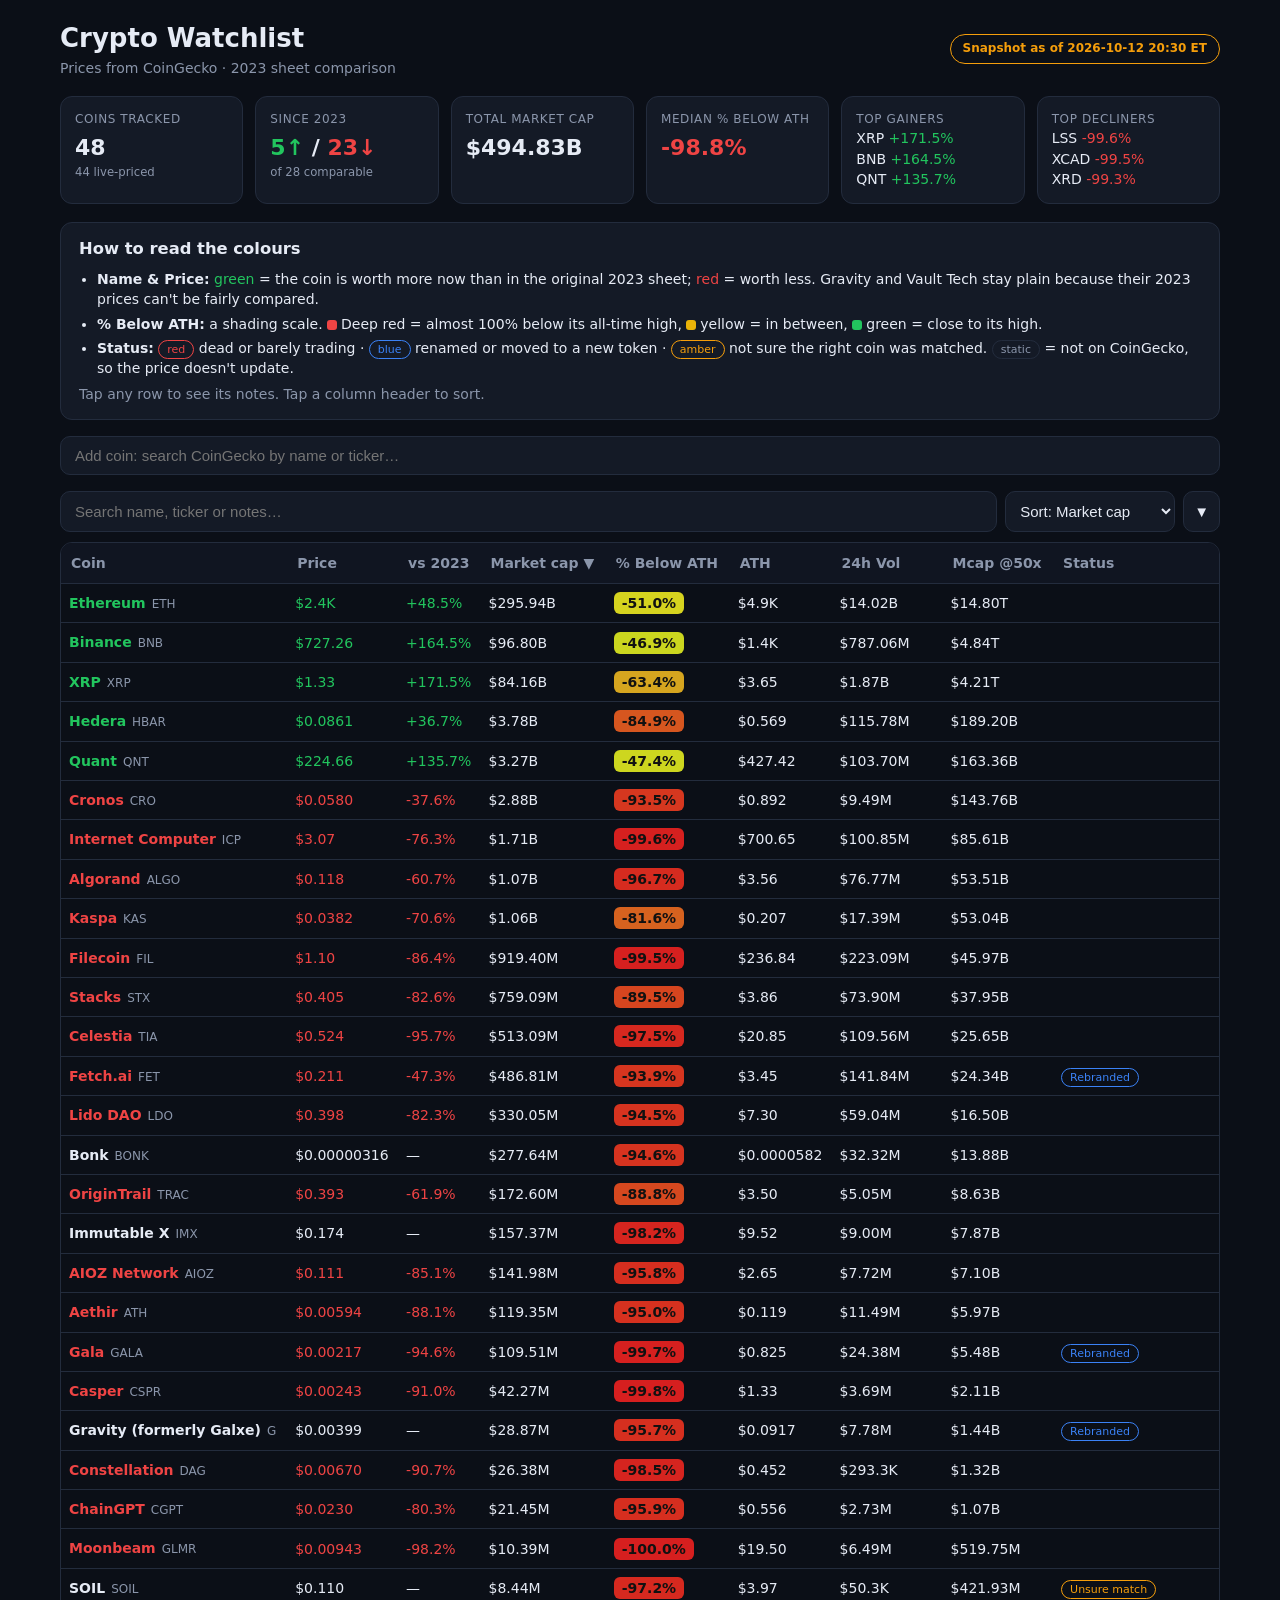
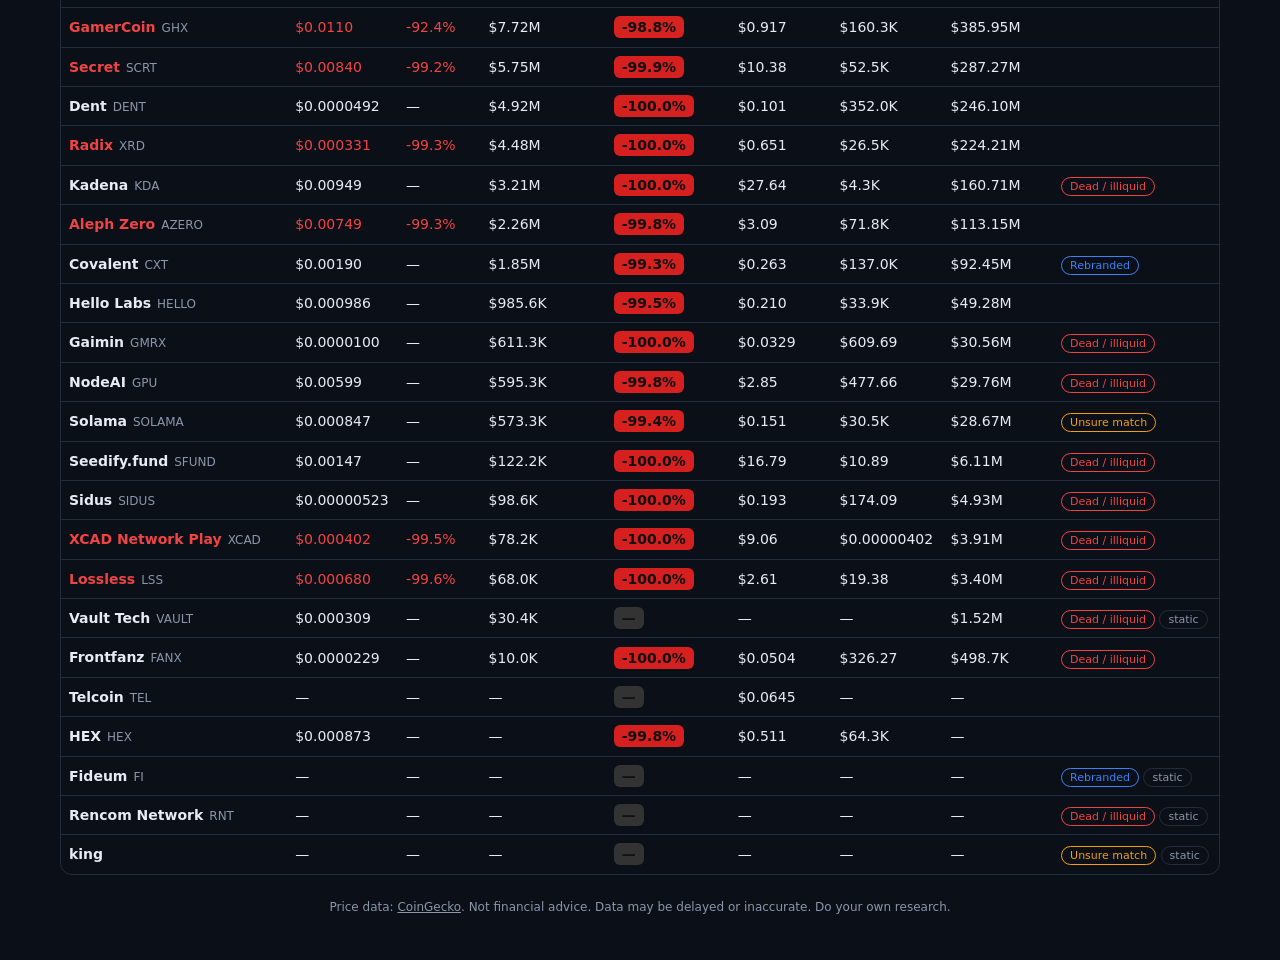
==== index.html @ 81a91f65 "Security hardening: strict CSP, external JS/CSS, DOM rendering, storage validation, no-referrer" ====
<!doctype html><html lang="en"><head><meta charset="utf-8"><meta http-equiv="Content-Security-Policy" content="default-src 'self'; script-src 'self'; style-src 'self'; connect-src 'self' https://api.coingecko.com; img-src 'self' https://coin-images.coingecko.com https://assets.coingecko.com; object-src 'none'; base-uri 'none'; form-action 'none'"><meta name="referrer" content="no-referrer"><meta name="viewport" content="width=device-width,initial-scale=1"><title>Crypto Watchlist</title>
<link rel="stylesheet" href="style.css"></head><body><div class="w">
<header><div><h1>Crypto Watchlist</h1><div class="mu">Prices from CoinGecko · 2023 sheet comparison</div></div><span id="badge" class="badge snap">Loading…</span></header>
<div class="cards" id="cards"></div>
<div class="legend"><h3>How to read the colours</h3><ul>
<li><b>Name &amp; Price:</b> <span class="up">green</span> = the coin is worth more now than in the original 2023 sheet; <span class="dn">red</span> = worth less. Gravity and Vault Tech stay plain because their 2023 prices can't be fairly compared.</li>
<li><b>% Below ATH:</b> a shading scale. <span class="dot d1"></span>Deep red = almost 100% below its all-time high, <span class="dot d2"></span>yellow = in between, <span class="dot d3"></span>green = close to its high.</li>
<li><b>Status:</b> <span class="st s-dead">red</span> dead or barely trading · <span class="st s-reb">blue</span> renamed or moved to a new token · <span class="st s-amb">amber</span> not sure the right coin was matched. <span class="st">static</span> = not on CoinGecko, so the price doesn't update.</li>
</ul><div class="mu mt">Tap any row to see its notes. Tap a column header to sort.</div></div>
<div class="add"><div class="ctl"><input id="aq" type="search" placeholder="Add coin: search CoinGecko by name or ticker…" autocomplete="off"><button id="rh" hidden></button></div><div id="ar"></div></div>
<div class="ctl"><input id="q" type="search" placeholder="Search name, ticker or notes…"><select id="so" aria-label="Sort by"></select><button id="sd" aria-label="Sort direction">▼</button></div>
<div class="tw"><table><thead><tr id="hd"></tr></thead><tbody id="tb"></tbody></table></div><div id="cl"></div>
<footer>Price data: <a href="https://www.coingecko.com/" target="_blank" rel="noopener noreferrer">CoinGecko</a>. Not financial advice. Data may be delayed or inaccurate. Do your own research.</footer></div>
<script src="app.js"></script></body></html>
---- style.css ----
:root{--bg:#0b0f17;--card:#141a26;--b:#232c3d;--t:#e6ebf5;--m:#8b96ab;--g:#22c55e;--r:#ef4444;--bl:#3b82f6;--am:#f59e0b}
*{box-sizing:border-box}html,body{overflow-x:hidden;max-width:100%}body{overflow-wrap:anywhere}body{margin:0;background:var(--bg);color:var(--t);font:14px/1.45 system-ui,-apple-system,Segoe UI,Roboto,sans-serif}
.w{max-width:1200px;margin:auto;padding:20px}h1{margin:0;font-size:26px}header{display:flex;justify-content:space-between;align-items:center;flex-wrap:wrap;gap:10px}
.badge{padding:5px 12px;border-radius:99px;font-size:12px;font-weight:600;border:1px solid}.live{color:var(--g);border-color:var(--g)}.snap{color:var(--am);border-color:var(--am)}
.cards{display:grid;grid-template-columns:repeat(auto-fit,minmax(150px,1fr));gap:12px;margin:18px 0}.c{background:var(--card);border:1px solid var(--b);border-radius:12px;padding:14px}
.c .l{color:var(--m);font-size:12px;text-transform:uppercase;letter-spacing:.05em}.c .v{font-size:22px;font-weight:700;margin-top:4px}.c small{display:block;color:var(--m)}
.legend{background:var(--card);border:1px solid var(--b);border-radius:12px;padding:14px 18px;margin-bottom:16px}.legend h3{margin:0 0 8px}.legend ul{margin:0;padding-left:18px}.legend li{margin:4px 0}
.dot{display:inline-block;width:10px;height:10px;border-radius:3px;margin-right:4px;vertical-align:middle}
input{width:100%;padding:10px 14px;border-radius:10px;border:1px solid var(--b);background:var(--card);color:var(--t);font-size:15px;margin-bottom:10px}
.tw{border:1px solid var(--b);border-radius:12px;overflow:hidden}table{border-collapse:collapse;width:100%;table-layout:auto}
th{background:#101521;position:sticky;top:0;text-align:left;padding:10px;color:var(--m);font-weight:600;cursor:pointer;user-select:none;white-space:nowrap}th:hover{color:var(--t)}
td{padding:9px 8px;border-top:1px solid var(--b);white-space:nowrap}td:first-child{white-space:normal}tr.row{cursor:pointer}tr.row:hover{background:#18202f}
.up{color:var(--g)}.dn{color:var(--r)}.tk{color:var(--m);font-size:12px;margin-left:6px}.st{font-size:11px;padding:2px 8px;border-radius:99px;border:1px solid var(--b);color:var(--m)}
.pill{padding:3px 8px;border-radius:6px;color:#111;font-weight:600}.s-dead{color:var(--r);border-color:var(--r)}.s-reb{color:var(--bl);border-color:var(--bl)}.s-amb{color:var(--am);border-color:var(--am)}
tr.det td{white-space:normal;background:#0f1420;color:var(--m)}tr.det b{color:var(--t)}.ctl{display:flex;gap:8px;flex-wrap:wrap}.ctl input{flex:1 1 200px;min-width:0}select,.ctl button{padding:10px;border-radius:10px;border:1px solid var(--b);background:var(--card);color:var(--t);font-size:15px;margin-bottom:10px}
#cl{display:none}.k{background:var(--card);border:1px solid var(--b);border-radius:12px;padding:12px;margin-bottom:10px;cursor:pointer}.k .h{display:flex;justify-content:space-between;gap:8px;align-items:flex-start;flex-wrap:wrap}
.k .g{display:grid;grid-template-columns:repeat(3,minmax(0,1fr));gap:6px;margin-top:8px}.k .g div span{display:block;color:var(--m);font-size:11px}.k .x{margin-top:10px;color:var(--m);font-size:13px;border-top:1px solid var(--b);padding-top:8px}.k .x b{color:var(--t)}
@media(max-width:1100px){.c-m50,.c-vol{display:none}}@media(max-width:900px){.c-ath,.c-chg{display:none}}
@media(max-width:700px){.tw{display:none}#cl{display:block}.w{padding:12px}h1{font-size:22px}.c .v{font-size:18px}.cards{grid-template-columns:repeat(2,minmax(0,1fr))}}
.add #ar{margin:-4px 0 10px}.ar{display:flex;justify-content:space-between;align-items:center;gap:8px;padding:9px 12px;background:var(--card);border:1px solid var(--b);border-radius:10px;margin-bottom:6px;cursor:pointer}.ar:hover{border-color:var(--bl)}.ar img{width:20px;height:20px;vertical-align:middle;margin-right:6px}
.s-add{color:#a78bfa;border-color:#a78bfa}.rm{margin-top:8px;padding:7px 12px;border-radius:8px;border:1px solid var(--r);background:transparent;color:var(--r);font-size:13px;cursor:pointer}
footer{color:var(--m);text-align:center;margin:24px 0;font-size:12px}
.mu{color:var(--m)}.mt{margin-top:6px}.d1{background:#ef4444}.d2{background:#eab308}.d3{background:#22c55e}.hint{color:var(--m);font-size:12px;margin-top:6px}.k .pill{display:inline-block}[hidden]{display:none!important}.det td{white-space:normal}
footer a{color:var(--m)}
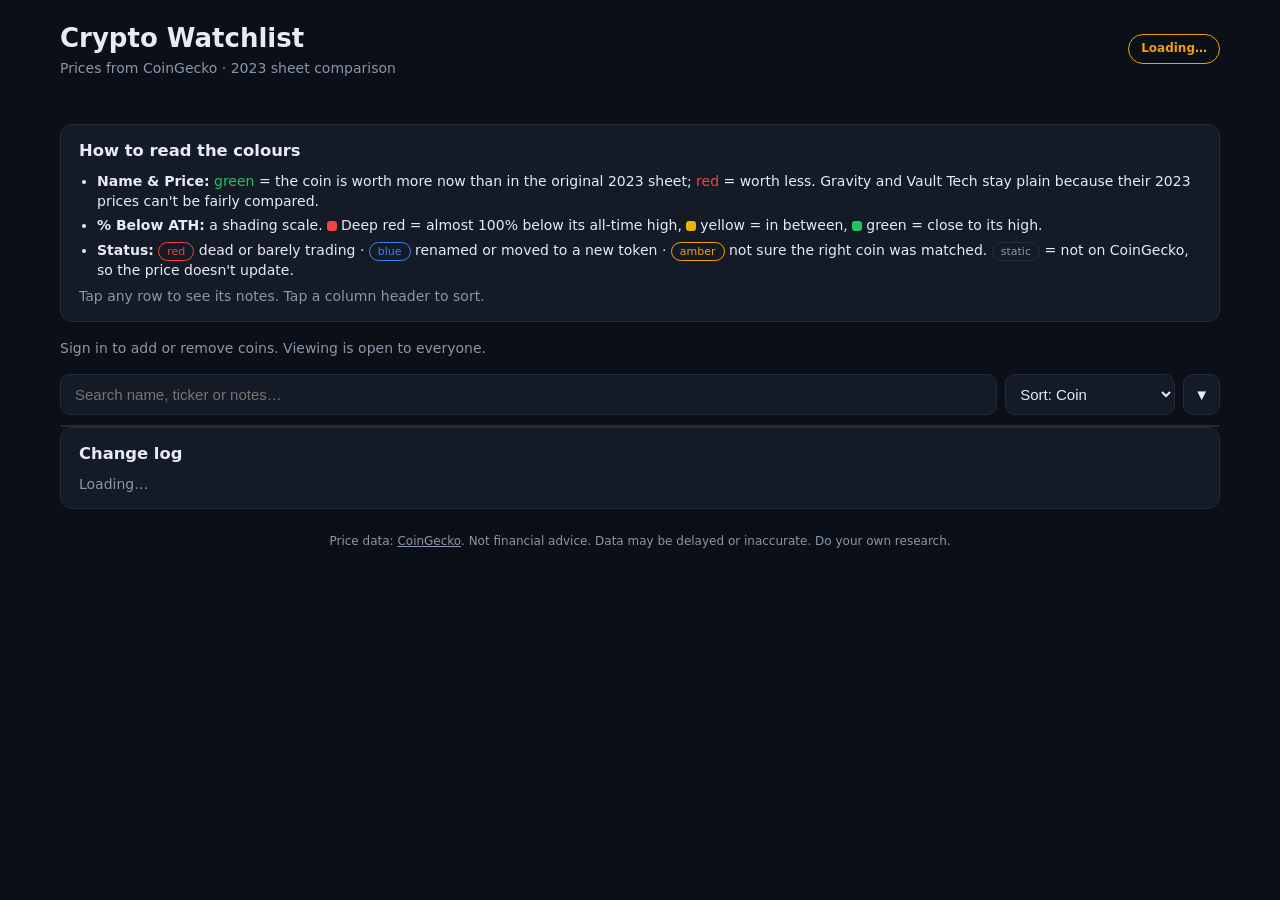
==== commit d0c4d149: "Shared list on Supabase: magic-link sign-in, soft remove/restore, change log" ====
--- a/index.html
+++ b/index.html
@@ -1,14 +1,14 @@
-<!doctype html><html lang="en"><head><meta charset="utf-8"><meta http-equiv="Content-Security-Policy" content="default-src 'self'; script-src 'self'; style-src 'self'; connect-src 'self' https://api.coingecko.com; img-src 'self' https://coin-images.coingecko.com https://assets.coingecko.com; object-src 'none'; base-uri 'none'; form-action 'none'"><meta name="referrer" content="no-referrer"><meta name="viewport" content="width=device-width,initial-scale=1"><title>Crypto Watchlist</title>
+<!doctype html><html lang="en"><head><meta charset="utf-8"><meta http-equiv="Content-Security-Policy" content="default-src 'self'; script-src 'self'; style-src 'self'; connect-src 'self' https://api.coingecko.com https://rgohzlofcfkpsigqjcab.supabase.co wss://rgohzlofcfkpsigqjcab.supabase.co; img-src 'self' https://coin-images.coingecko.com https://assets.coingecko.com; object-src 'none'; base-uri 'none'; form-action 'none'"><meta name="referrer" content="no-referrer"><meta name="viewport" content="width=device-width,initial-scale=1"><title>Crypto Watchlist</title>
 <link rel="stylesheet" href="style.css"></head><body><div class="w">
-<header><div><h1>Crypto Watchlist</h1><div class="mu">Prices from CoinGecko · 2023 sheet comparison</div></div><span id="badge" class="badge snap">Loading…</span></header>
+<header><div><h1>Crypto Watchlist</h1><div class="mu">Prices from CoinGecko · 2023 sheet comparison</div></div><span id="badge" class="badge snap">Loading…</span></header><div id="auth" class="auth"></div>
 <div class="cards" id="cards"></div>
 <div class="legend"><h3>How to read the colours</h3><ul>
 <li><b>Name &amp; Price:</b> <span class="up">green</span> = the coin is worth more now than in the original 2023 sheet; <span class="dn">red</span> = worth less. Gravity and Vault Tech stay plain because their 2023 prices can't be fairly compared.</li>
 <li><b>% Below ATH:</b> a shading scale. <span class="dot d1"></span>Deep red = almost 100% below its all-time high, <span class="dot d2"></span>yellow = in between, <span class="dot d3"></span>green = close to its high.</li>
 <li><b>Status:</b> <span class="st s-dead">red</span> dead or barely trading · <span class="st s-reb">blue</span> renamed or moved to a new token · <span class="st s-amb">amber</span> not sure the right coin was matched. <span class="st">static</span> = not on CoinGecko, so the price doesn't update.</li>
 </ul><div class="mu mt">Tap any row to see its notes. Tap a column header to sort.</div></div>
-<div class="add"><div class="ctl"><input id="aq" type="search" placeholder="Add coin: search CoinGecko by name or ticker…" autocomplete="off"><button id="rh" hidden></button></div><div id="ar"></div></div>
+<div class="add"><div id="addhint" class="mu addhint">Sign in to add or remove coins. Viewing is open to everyone.</div><div class="ctl"><span id="addbox" class="grow" hidden><input id="aq" type="search" placeholder="Add coin: search CoinGecko by name or ticker…" autocomplete="off"></span><button id="rh" hidden></button></div><div id="ar"></div><div id="removed" class="legend" hidden></div></div>
 <div class="ctl"><input id="q" type="search" placeholder="Search name, ticker or notes…"><select id="so" aria-label="Sort by"></select><button id="sd" aria-label="Sort direction">▼</button></div>
 <div class="tw"><table><thead><tr id="hd"></tr></thead><tbody id="tb"></tbody></table></div><div id="cl"></div>
-<footer>Price data: <a href="https://www.coingecko.com/" target="_blank" rel="noopener noreferrer">CoinGecko</a>. Not financial advice. Data may be delayed or inaccurate. Do your own research.</footer></div>
-<script src="app.js"></script></body></html>
+<section class="legend"><h3>Change log</h3><div id="log" class="mu">Loading…</div></section><footer>Price data: <a href="https://www.coingecko.com/" target="_blank" rel="noopener noreferrer">CoinGecko</a>. Not financial advice. Data may be delayed or inaccurate. Do your own research.</footer></div>
+<script src="supabase.js"></script><script src="app.js"></script></body></html>
--- a/style.css
+++ b/style.css
@@ -23,3 +23,8 @@
 footer{color:var(--m);text-align:center;margin:24px 0;font-size:12px}
 .mu{color:var(--m)}.mt{margin-top:6px}.d1{background:#ef4444}.d2{background:#eab308}.d3{background:#22c55e}.hint{color:var(--m);font-size:12px;margin-top:6px}.k .pill{display:inline-block}[hidden]{display:none!important}.det td{white-space:normal}
 footer a{color:var(--m)}
+.auth{margin:10px 0 0;display:flex;flex-wrap:wrap;gap:8px;align-items:center;justify-content:flex-end}.si{display:flex;gap:8px;flex-wrap:wrap;width:100%;justify-content:flex-end}.si input{flex:1 1 200px;max-width:320px;min-width:0;margin:0}
+.btn{padding:9px 14px;border-radius:10px;border:1px solid var(--bl);background:var(--bl);color:#fff;font-size:14px;cursor:pointer}#am{width:100%;text-align:right;font-size:13px}
+.grow{flex:1 1 200px;min-width:0;display:flex}.grow input{flex:1;min-width:0}.addhint{margin-bottom:10px}.rm.ok{color:var(--g);border-color:var(--g);margin:0}
+.lg{display:flex;flex-wrap:wrap;gap:4px 10px;padding:7px 0;border-top:1px solid var(--b)}.lg:first-child{border-top:0}.lt{color:var(--m);font-size:12px;min-width:150px}.la-add{color:var(--g)}.la-remove{color:var(--r)}.la-restore{color:var(--bl)}
+@media(max-width:700px){.si input{max-width:none}.auth,.si{justify-content:stretch}#am{text-align:left}}
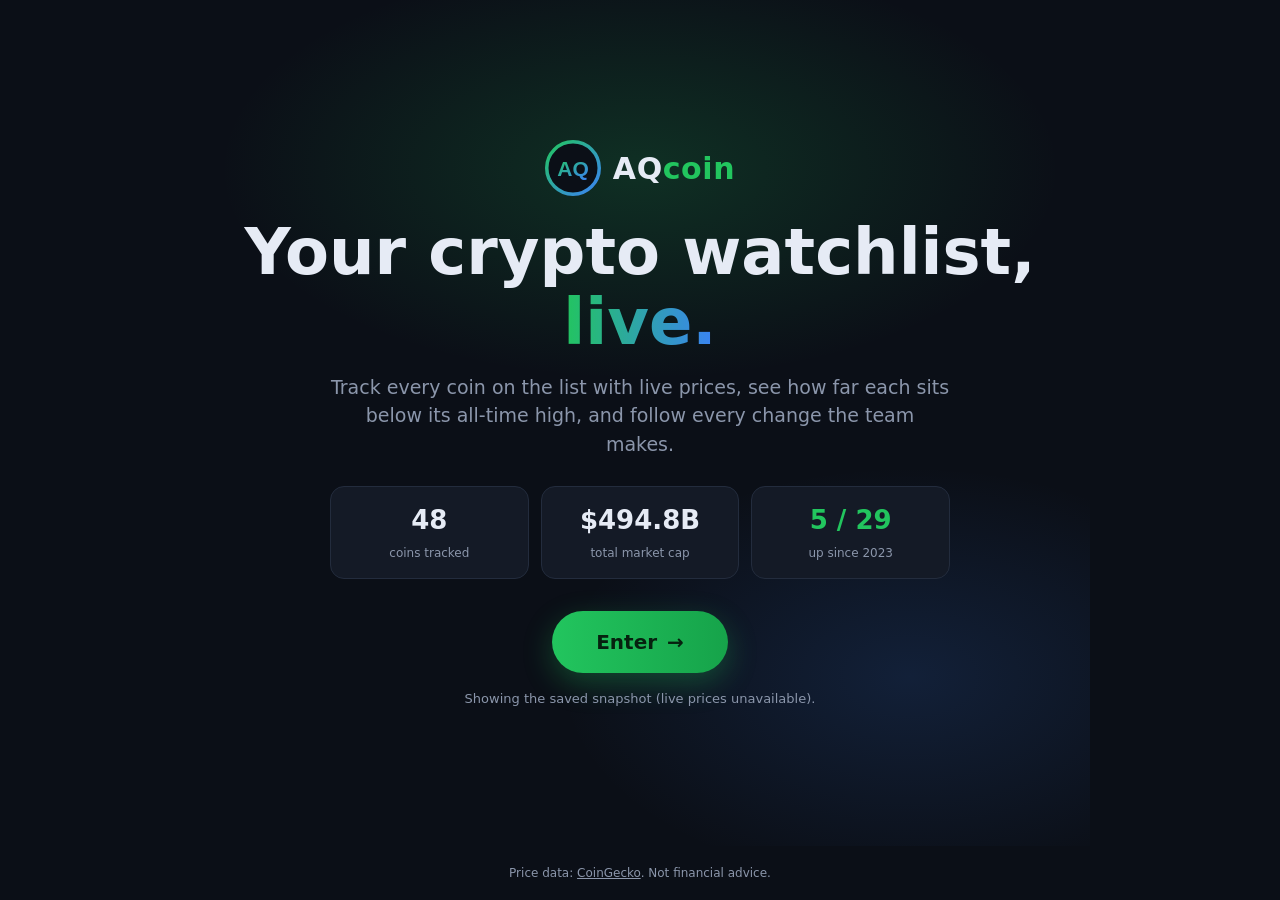
==== commit cec1925d: "Rebrand to AQcoin: landing page, app.html dashboard, view-only banner for guests" ====
--- a/index.html
+++ b/index.html
@@ -1,14 +1,10 @@
-<!doctype html><html lang="en"><head><meta charset="utf-8"><meta http-equiv="Content-Security-Policy" content="default-src 'self'; script-src 'self'; style-src 'self'; connect-src 'self' https://api.coingecko.com https://rgohzlofcfkpsigqjcab.supabase.co wss://rgohzlofcfkpsigqjcab.supabase.co; img-src 'self' https://coin-images.coingecko.com https://assets.coingecko.com; object-src 'none'; base-uri 'none'; form-action 'none'"><meta name="referrer" content="no-referrer"><meta name="viewport" content="width=device-width,initial-scale=1"><title>Crypto Watchlist</title>
-<link rel="stylesheet" href="style.css"></head><body><div class="w">
-<header><div><h1>Crypto Watchlist</h1><div class="mu">Prices from CoinGecko · 2023 sheet comparison</div></div><span id="badge" class="badge snap">Loading…</span></header><div id="auth" class="auth"></div>
-<div class="cards" id="cards"></div>
-<div class="legend"><h3>How to read the colours</h3><ul>
-<li><b>Name &amp; Price:</b> <span class="up">green</span> = the coin is worth more now than in the original 2023 sheet; <span class="dn">red</span> = worth less. Gravity and Vault Tech stay plain because their 2023 prices can't be fairly compared.</li>
-<li><b>% Below ATH:</b> a shading scale. <span class="dot d1"></span>Deep red = almost 100% below its all-time high, <span class="dot d2"></span>yellow = in between, <span class="dot d3"></span>green = close to its high.</li>
-<li><b>Status:</b> <span class="st s-dead">red</span> dead or barely trading · <span class="st s-reb">blue</span> renamed or moved to a new token · <span class="st s-amb">amber</span> not sure the right coin was matched. <span class="st">static</span> = not on CoinGecko, so the price doesn't update.</li>
-</ul><div class="mu mt">Tap any row to see its notes. Tap a column header to sort.</div></div>
-<div class="add"><div id="addhint" class="mu addhint">Sign in to add or remove coins. Viewing is open to everyone.</div><div class="ctl"><span id="addbox" class="grow" hidden><input id="aq" type="search" placeholder="Add coin: search CoinGecko by name or ticker…" autocomplete="off"></span><button id="rh" hidden></button></div><div id="ar"></div><div id="removed" class="legend" hidden></div></div>
-<div class="ctl"><input id="q" type="search" placeholder="Search name, ticker or notes…"><select id="so" aria-label="Sort by"></select><button id="sd" aria-label="Sort direction">▼</button></div>
-<div class="tw"><table><thead><tr id="hd"></tr></thead><tbody id="tb"></tbody></table></div><div id="cl"></div>
-<section class="legend"><h3>Change log</h3><div id="log" class="mu">Loading…</div></section><footer>Price data: <a href="https://www.coingecko.com/" target="_blank" rel="noopener noreferrer">CoinGecko</a>. Not financial advice. Data may be delayed or inaccurate. Do your own research.</footer></div>
-<script src="supabase.js"></script><script src="app.js"></script></body></html>
+<!doctype html><html lang="en"><head><meta charset="utf-8"><meta http-equiv="Content-Security-Policy" content="default-src 'self'; script-src 'self'; style-src 'self'; connect-src 'self' https://api.coingecko.com https://rgohzlofcfkpsigqjcab.supabase.co wss://rgohzlofcfkpsigqjcab.supabase.co; img-src 'self' https://coin-images.coingecko.com https://assets.coingecko.com; object-src 'none'; base-uri 'none'; form-action 'none'"><meta name="referrer" content="no-referrer"><meta name="viewport" content="width=device-width,initial-scale=1"><title>AQcoin · Crypto watchlist with live prices</title><meta name="description" content="AQcoin: track a shared crypto watchlist with live prices, ATH gaps and a full change log."><meta property="og:title" content="AQcoin"><meta property="og:description" content="Track a crypto watchlist with live prices."><meta name="theme-color" content="#0b0f17"><link rel="icon" href="favicon.svg" type="image/svg+xml"><link rel="stylesheet" href="home.css?v=1"></head><body>
+<main class="hero"><div class="glow"></div>
+<div class="logo"><img src="favicon.svg" alt="" width="56" height="56"><span>AQ<b>coin</b></span></div>
+<h1>Your crypto watchlist,<br><em>live.</em></h1>
+<p class="tag">Track every coin on the list with live prices, see how far each sits below its all-time high, and follow every change the team makes.</p>
+<div class="stats"><div class="s"><span id="s-n">—</span><small>coins tracked</small></div><div class="s"><span id="s-mc">—</span><small>total market cap</small></div><div class="s"><span id="s-up">—</span><small>up since 2023</small></div></div>
+<a class="enter" href="app.html">Enter <span aria-hidden="true">→</span></a>
+<p class="sub" id="s-live">Loading live prices…</p></main>
+<footer>Price data: <a href="https://www.coingecko.com/" target="_blank" rel="noopener noreferrer">CoinGecko</a>. Not financial advice.</footer>
+<script src="home.js?v=1"></script></body></html>
--- a/home.css
+++ b/home.css
@@ -0,0 +1,12 @@
+*{box-sizing:border-box}html,body{margin:0;overflow-x:hidden;max-width:100%}body{background:#0b0f17;color:#e6ebf5;font:16px/1.5 system-ui,-apple-system,Segoe UI,Roboto,sans-serif;min-height:100vh;display:flex;flex-direction:column;overflow-wrap:anywhere}
+.hero{position:relative;flex:1;display:flex;flex-direction:column;align-items:center;justify-content:center;text-align:center;padding:48px 20px 32px;max-width:900px;margin:auto;width:100%}
+.glow{position:absolute;inset:0;z-index:-1;background:radial-gradient(600px 300px at 50% 20%,rgba(34,197,94,.18),transparent 70%),radial-gradient(500px 300px at 80% 80%,rgba(59,130,246,.15),transparent 70%);pointer-events:none}
+.logo{display:flex;align-items:center;gap:12px;font-size:30px;font-weight:800;letter-spacing:.02em;margin-bottom:22px}.logo b{color:#22c55e}
+h1{font-size:clamp(34px,8vw,64px);line-height:1.08;margin:0 0 16px;font-weight:800}h1 em{font-style:normal;background:linear-gradient(90deg,#22c55e,#3b82f6);-webkit-background-clip:text;background-clip:text;color:transparent}
+.tag{color:#8b96ab;font-size:clamp(16px,2.6vw,19px);max-width:620px;margin:0 0 28px}
+.stats{display:grid;grid-template-columns:repeat(3,minmax(0,1fr));gap:12px;width:100%;max-width:620px;margin-bottom:32px}
+.s{background:#141a26;border:1px solid #232c3d;border-radius:14px;padding:14px 8px}.s span{display:block;font-size:clamp(18px,4.5vw,26px);font-weight:700}.s small{color:#8b96ab;font-size:12px}
+.up{color:#22c55e}
+.enter{display:inline-flex;align-items:center;gap:10px;background:linear-gradient(90deg,#22c55e,#16a34a);color:#06210f;font-weight:800;font-size:20px;padding:16px 44px;border-radius:999px;text-decoration:none;box-shadow:0 10px 30px rgba(34,197,94,.3);transition:transform .15s}.enter:hover{transform:translateY(-2px)}
+.sub{color:#8b96ab;font-size:13px;margin-top:16px}footer{text-align:center;color:#8b96ab;font-size:12px;padding:18px}footer a{color:#8b96ab}
+@media(max-width:420px){.stats{gap:8px}.s{padding:12px 4px}}
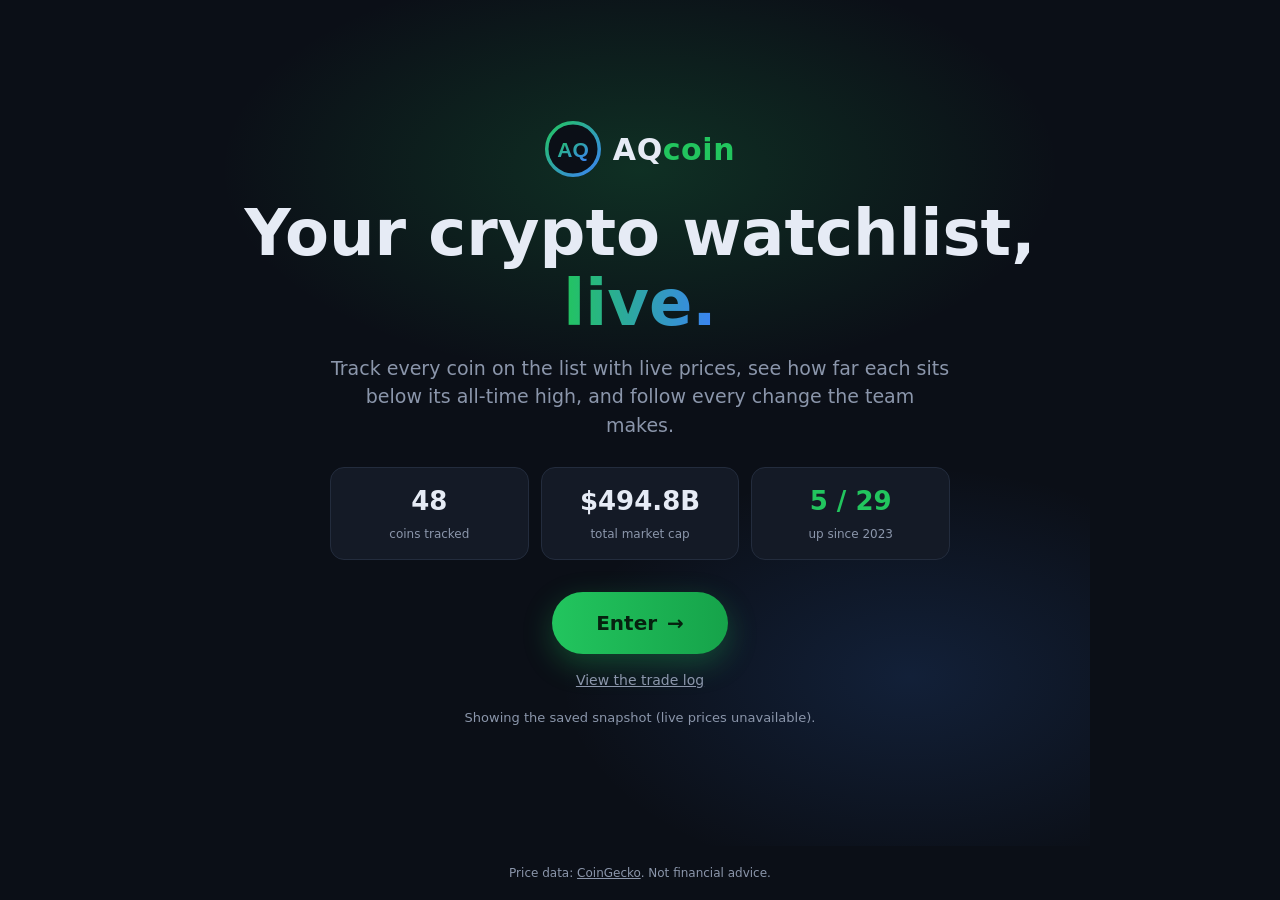
==== commit 8a5224c7: "Admin page, Trade log page, shared helpers; admin tools removed from dashboard" ====
--- a/index.html
+++ b/index.html
@@ -5,6 +5,6 @@
 <p class="tag">Track every coin on the list with live prices, see how far each sits below its all-time high, and follow every change the team makes.</p>
 <div class="stats"><div class="s"><span id="s-n">—</span><small>coins tracked</small></div><div class="s"><span id="s-mc">—</span><small>total market cap</small></div><div class="s"><span id="s-up">—</span><small>up since 2023</small></div></div>
 <a class="enter" href="app.html">Enter <span aria-hidden="true">→</span></a>
-<p class="sub" id="s-live">Loading live prices…</p></main>
+<p class="links"><a href="trades.html">View the trade log</a></p><p class="sub" id="s-live">Loading live prices…</p></main>
 <footer>Price data: <a href="https://www.coingecko.com/" target="_blank" rel="noopener noreferrer">CoinGecko</a>. Not financial advice.</footer>
 <script src="home.js?v=1"></script></body></html>
--- a/home.css
+++ b/home.css
@@ -10,3 +10,4 @@
 .enter{display:inline-flex;align-items:center;gap:10px;background:linear-gradient(90deg,#22c55e,#16a34a);color:#06210f;font-weight:800;font-size:20px;padding:16px 44px;border-radius:999px;text-decoration:none;box-shadow:0 10px 30px rgba(34,197,94,.3);transition:transform .15s}.enter:hover{transform:translateY(-2px)}
 .sub{color:#8b96ab;font-size:13px;margin-top:16px}footer{text-align:center;color:#8b96ab;font-size:12px;padding:18px}footer a{color:#8b96ab}
 @media(max-width:420px){.stats{gap:8px}.s{padding:12px 4px}}
+.links a{color:#8b96ab;font-size:14px}.links{margin:14px 0 0}
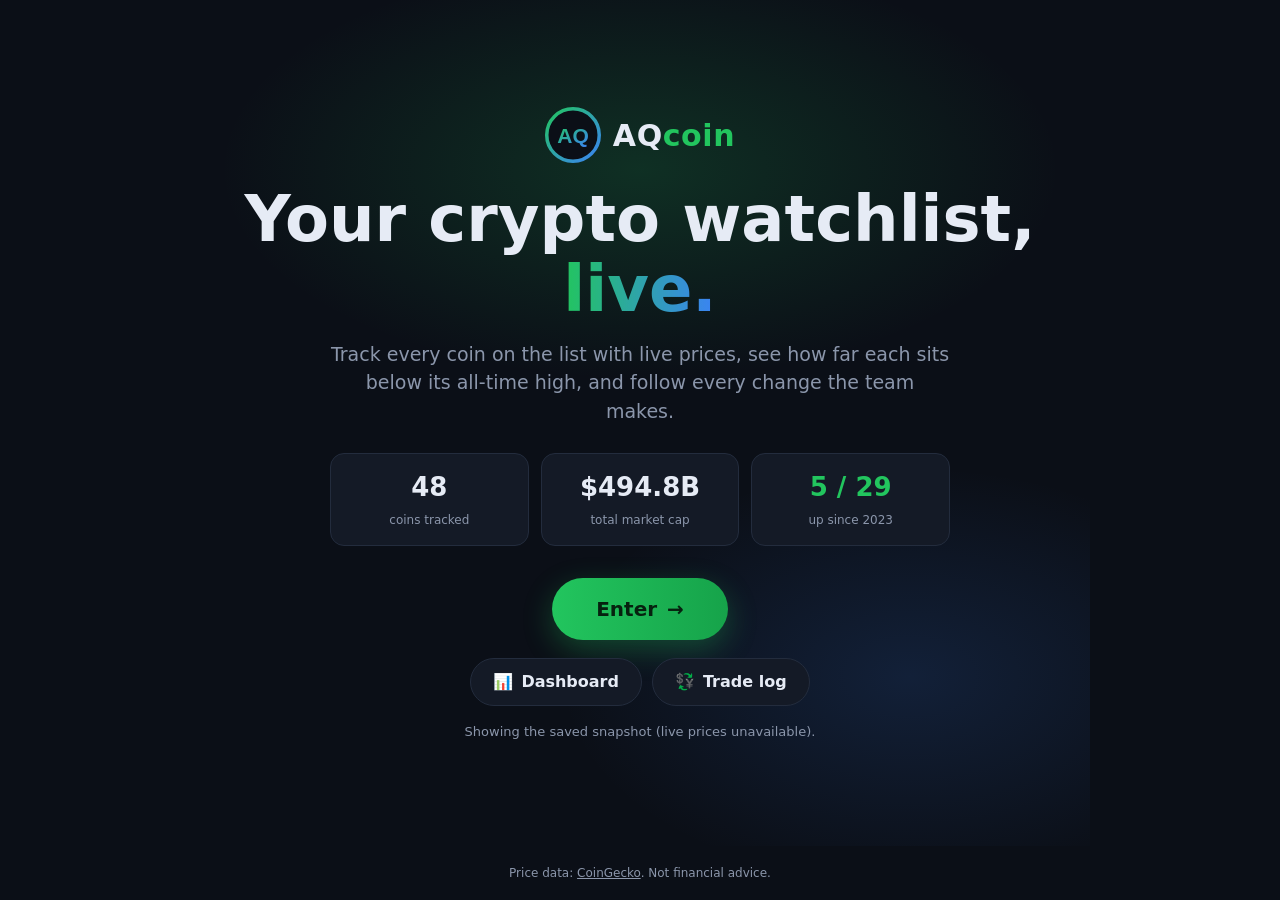
==== commit 9f71e20d: "Prominent pill navigation; bottom tab bar on mobile" ====
--- a/index.html
+++ b/index.html
@@ -1,10 +1,10 @@
-<!doctype html><html lang="en"><head><meta charset="utf-8"><meta http-equiv="Content-Security-Policy" content="default-src 'self'; script-src 'self'; style-src 'self'; connect-src 'self' https://api.coingecko.com https://rgohzlofcfkpsigqjcab.supabase.co wss://rgohzlofcfkpsigqjcab.supabase.co; img-src 'self' https://coin-images.coingecko.com https://assets.coingecko.com; object-src 'none'; base-uri 'none'; form-action 'none'"><meta name="referrer" content="no-referrer"><meta name="viewport" content="width=device-width,initial-scale=1"><title>AQcoin · Crypto watchlist with live prices</title><meta name="description" content="AQcoin: track a shared crypto watchlist with live prices, ATH gaps and a full change log."><meta property="og:title" content="AQcoin"><meta property="og:description" content="Track a crypto watchlist with live prices."><meta name="theme-color" content="#0b0f17"><link rel="icon" href="favicon.svg" type="image/svg+xml"><link rel="stylesheet" href="home.css?v=1"></head><body>
+<!doctype html><html lang="en"><head><meta charset="utf-8"><meta http-equiv="Content-Security-Policy" content="default-src 'self'; script-src 'self'; style-src 'self'; connect-src 'self' https://api.coingecko.com https://rgohzlofcfkpsigqjcab.supabase.co wss://rgohzlofcfkpsigqjcab.supabase.co; img-src 'self' https://coin-images.coingecko.com https://assets.coingecko.com; object-src 'none'; base-uri 'none'; form-action 'none'"><meta name="referrer" content="no-referrer"><meta name="viewport" content="width=device-width,initial-scale=1"><title>AQcoin · Crypto watchlist with live prices</title><meta name="description" content="AQcoin: track a shared crypto watchlist with live prices, ATH gaps and a full change log."><meta property="og:title" content="AQcoin"><meta property="og:description" content="Track a crypto watchlist with live prices."><meta name="theme-color" content="#0b0f17"><link rel="icon" href="favicon.svg" type="image/svg+xml"><link rel="stylesheet" href="home.css?v=20261014141628"></head><body>
 <main class="hero"><div class="glow"></div>
 <div class="logo"><img src="favicon.svg" alt="" width="56" height="56"><span>AQ<b>coin</b></span></div>
 <h1>Your crypto watchlist,<br><em>live.</em></h1>
 <p class="tag">Track every coin on the list with live prices, see how far each sits below its all-time high, and follow every change the team makes.</p>
 <div class="stats"><div class="s"><span id="s-n">—</span><small>coins tracked</small></div><div class="s"><span id="s-mc">—</span><small>total market cap</small></div><div class="s"><span id="s-up">—</span><small>up since 2023</small></div></div>
 <a class="enter" href="app.html">Enter <span aria-hidden="true">→</span></a>
-<p class="links"><a href="trades.html">View the trade log</a></p><p class="sub" id="s-live">Loading live prices…</p></main>
+<nav class="links" aria-label="Main"><a href="app.html"><span aria-hidden="true">📊</span> Dashboard</a><a href="trades.html"><span aria-hidden="true">💱</span> Trade log</a></nav><p class="sub" id="s-live">Loading live prices…</p></main>
 <footer>Price data: <a href="https://www.coingecko.com/" target="_blank" rel="noopener noreferrer">CoinGecko</a>. Not financial advice.</footer>
-<script src="home.js?v=1"></script></body></html>
+<script src="home.js?v=2"></script></body></html>
--- a/home.css
+++ b/home.css
@@ -11,3 +11,5 @@
 .sub{color:#8b96ab;font-size:13px;margin-top:16px}footer{text-align:center;color:#8b96ab;font-size:12px;padding:18px}footer a{color:#8b96ab}
 @media(max-width:420px){.stats{gap:8px}.s{padding:12px 4px}}
 .links a{color:#8b96ab;font-size:14px}.links{margin:14px 0 0}
+.links{display:flex;flex-wrap:wrap;gap:10px;justify-content:center;margin:18px 0 0}.links a{display:inline-flex;align-items:center;gap:8px;min-height:48px;padding:0 22px;border-radius:999px;border:1px solid #232c3d;background:#141a26;color:#e6ebf5;font-size:16px;font-weight:600;text-decoration:none}.links a:hover{border-color:#3b82f6}
+@media(max-width:420px){.links a{flex:1 1 140px;justify-content:center}}
